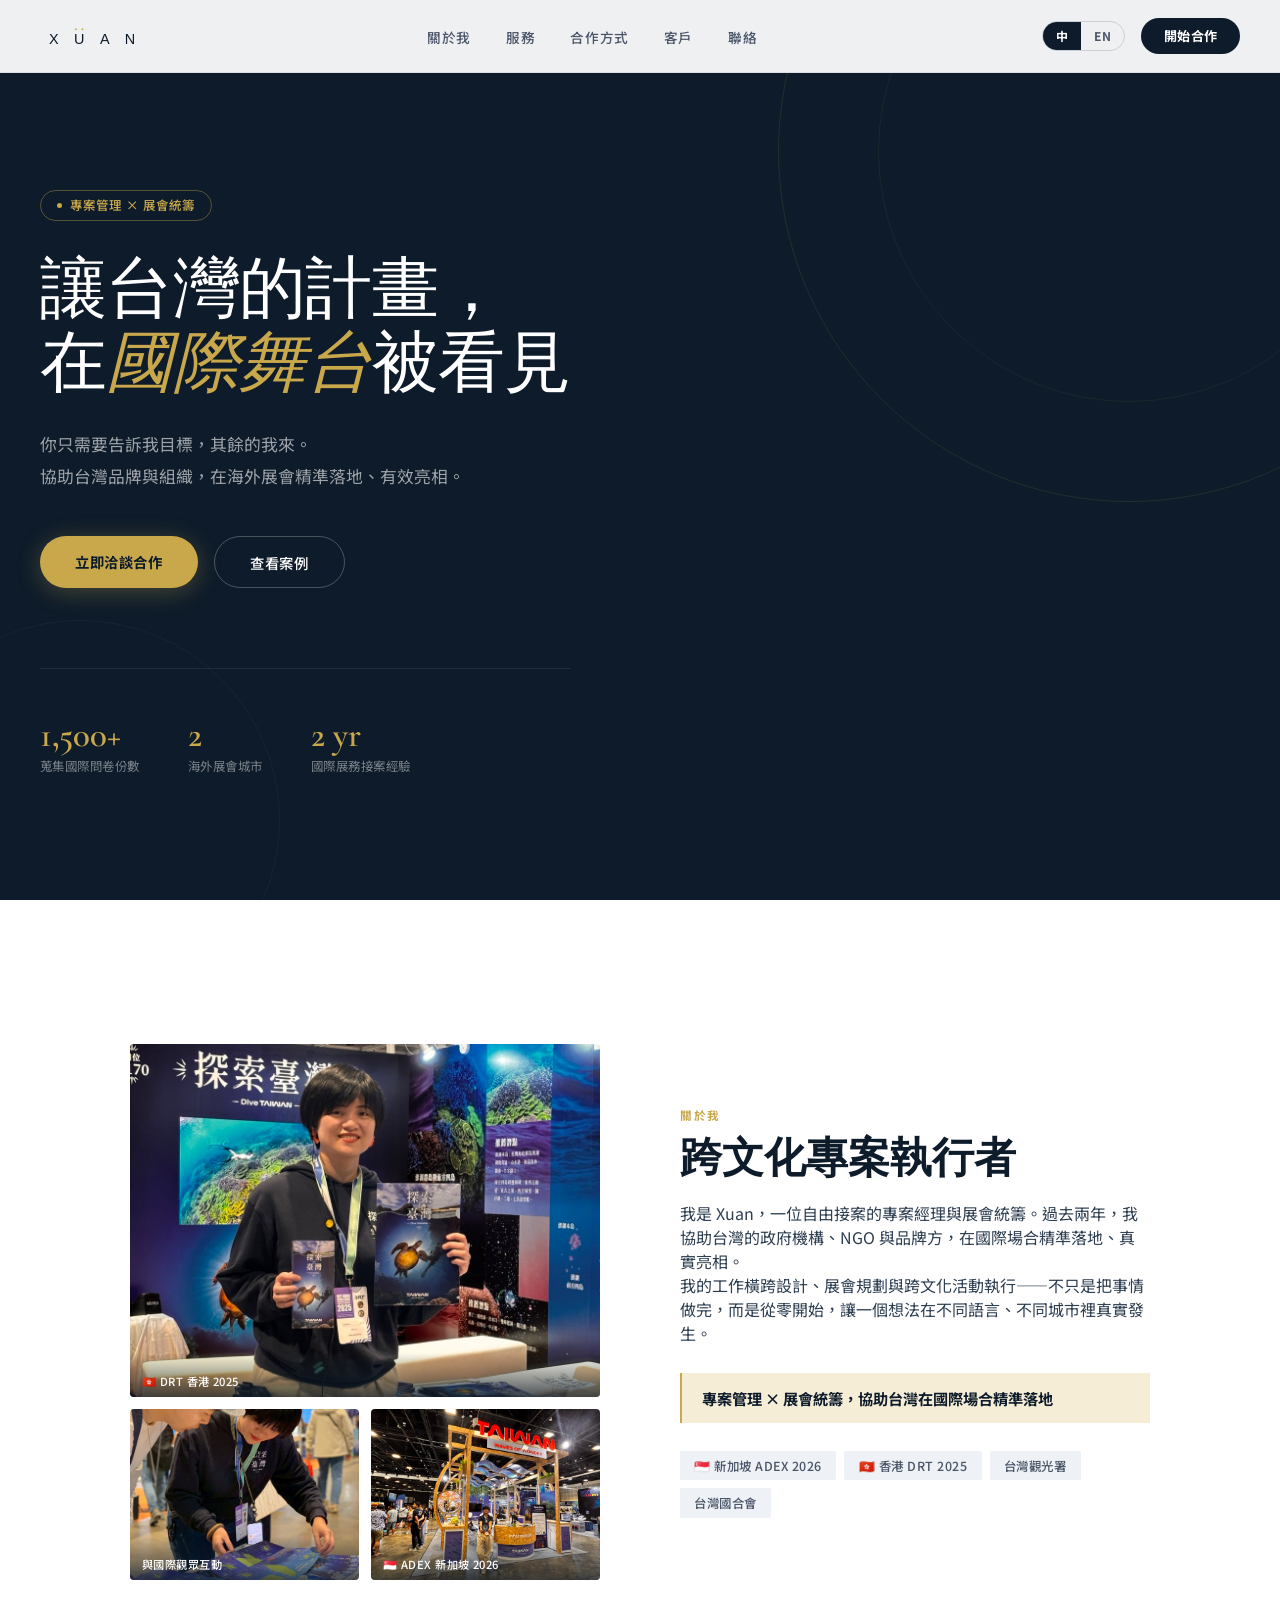
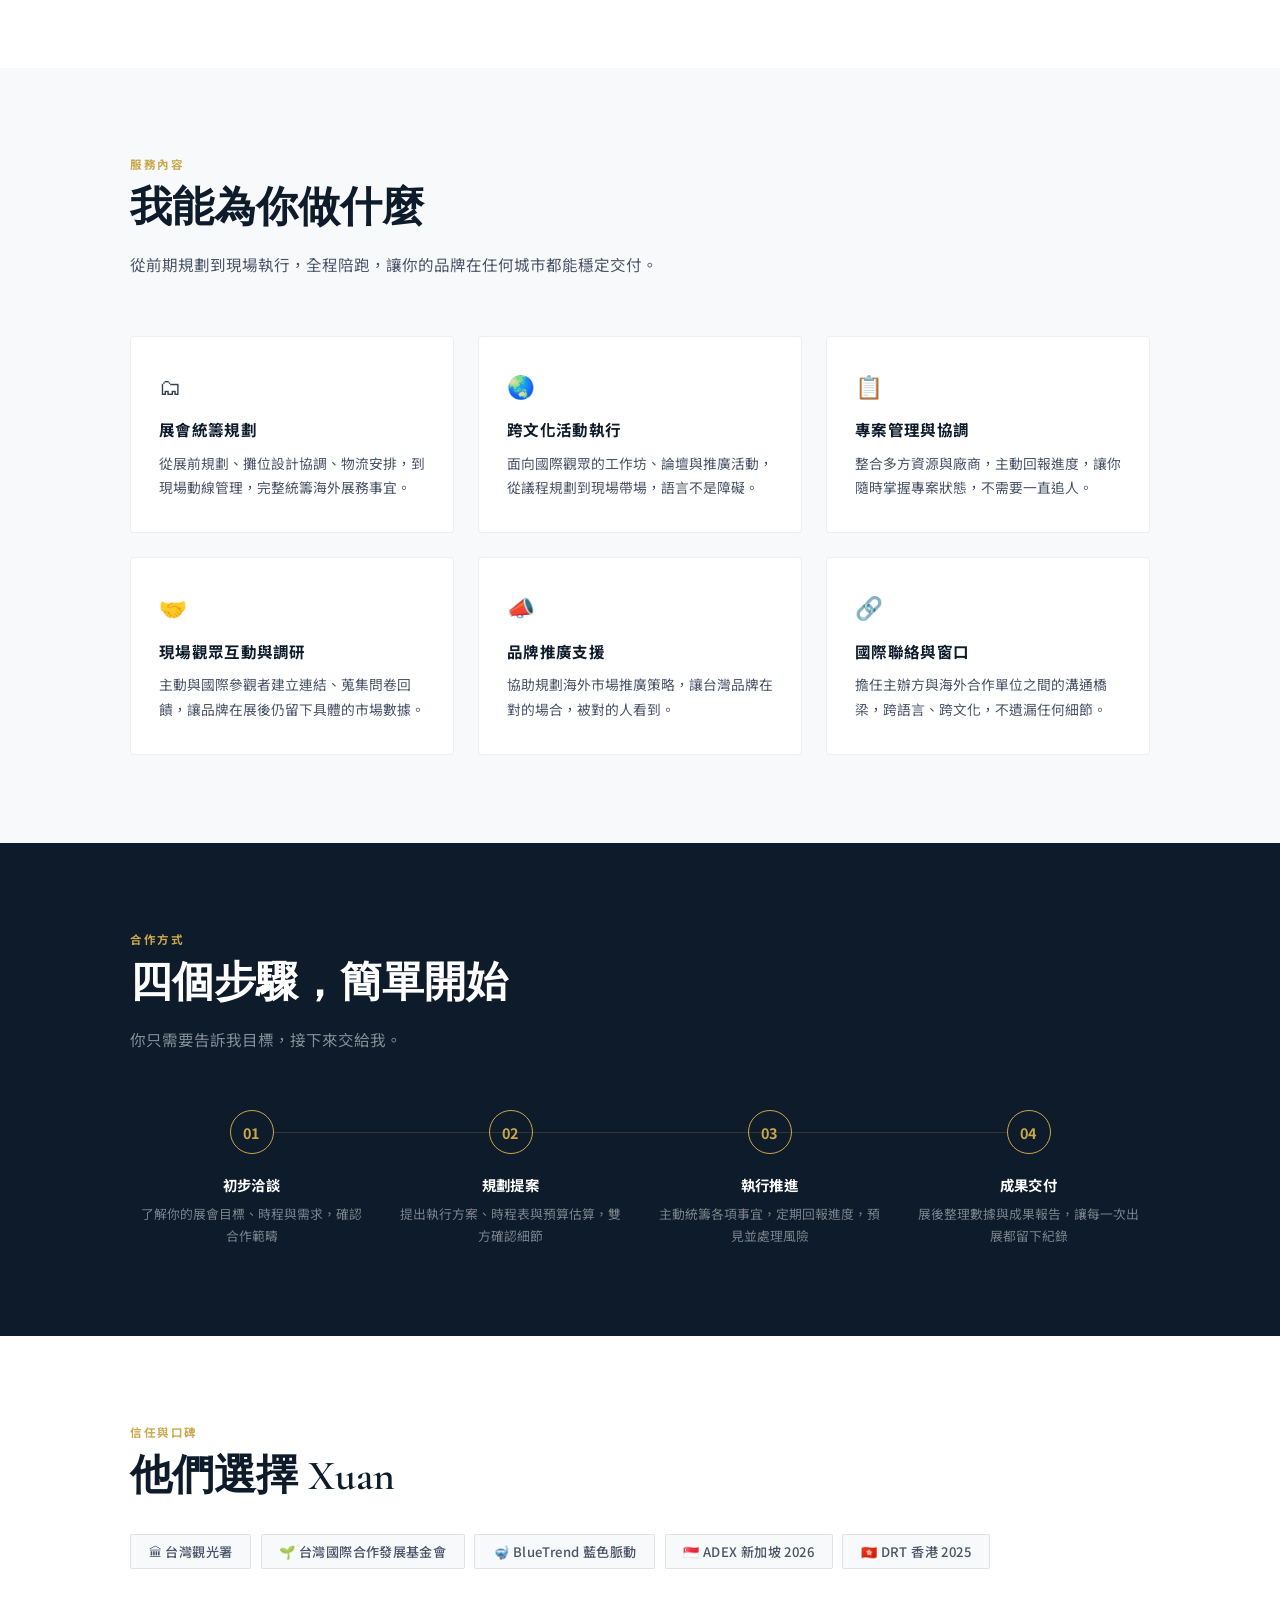
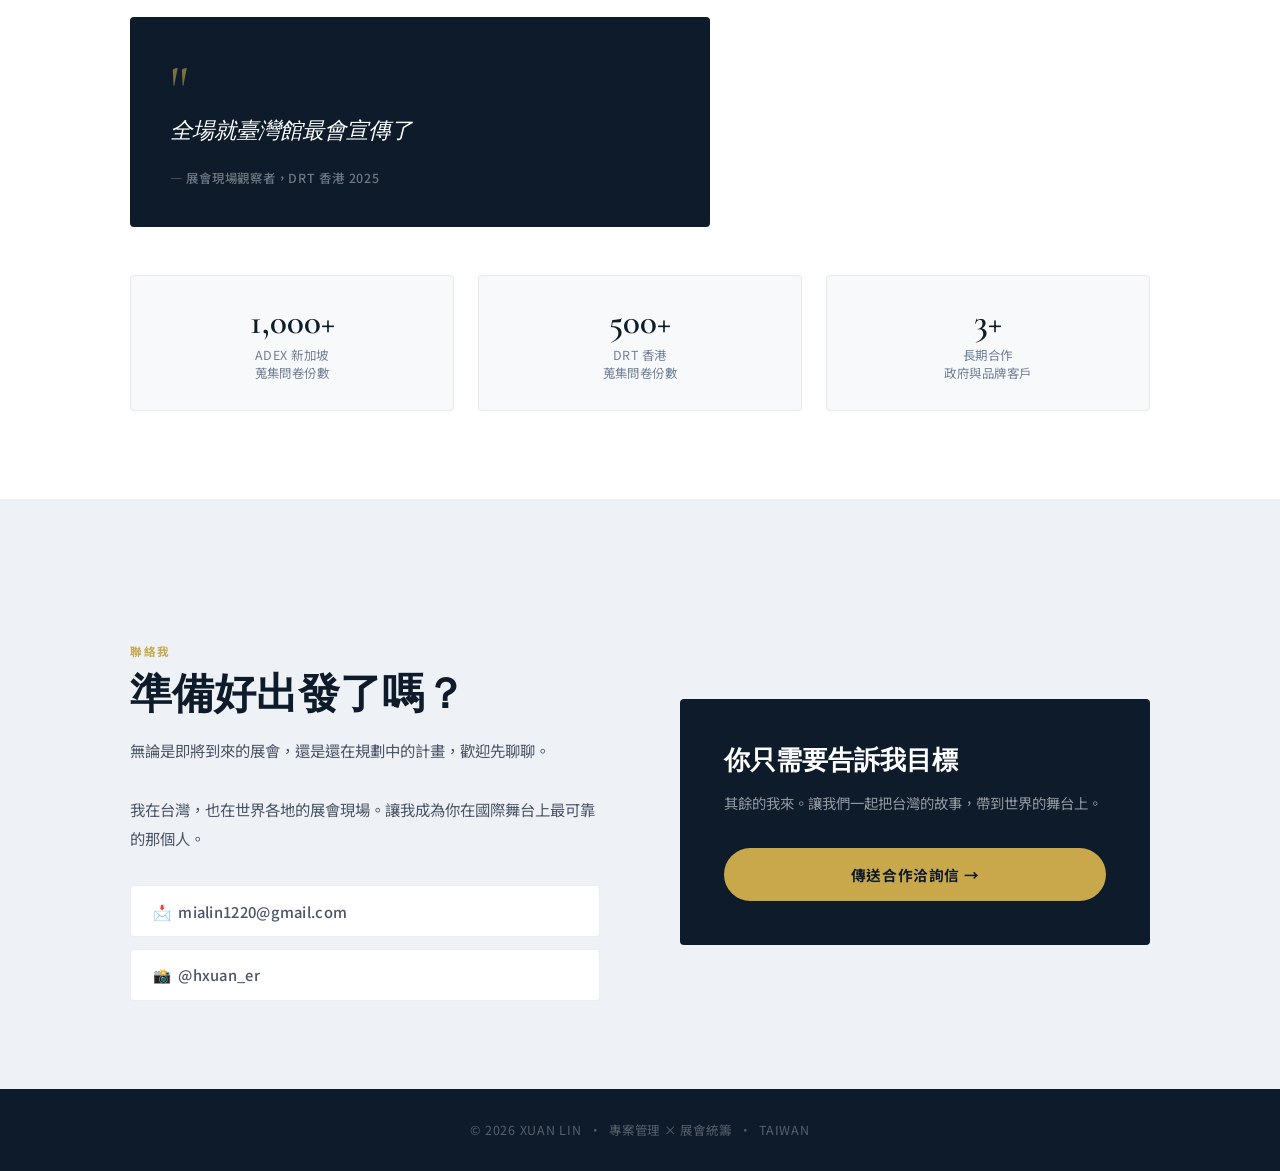
==== index.html @ 41acd781 "Change 檔名" ====
<!DOCTYPE html>
<html lang="zh-TW">
<head>
<meta charset="UTF-8">
<meta name="viewport" content="width=device-width, initial-scale=1.0">
<title>Xuan Lin｜國際展務專案經理</title>
<link rel="preconnect" href="https://fonts.googleapis.com">
<link rel="preconnect" href="https://fonts.gstatic.com" crossorigin>
<link href="https://fonts.googleapis.com/css2?family=Noto+Sans+TC:wght@300;400;500;700;900&family=Cormorant+Garamond:ital,wght@0,300;0,600;1,300&display=swap" rel="stylesheet">
<style>
:root {
  --navy: #0D1B2A;
  --navy-mid: #1A2D42;
  --navy-light: #2C3E50;
  --gold: #C9A84C;
  --gold-light: #E2C97E;
  --gold-pale: #F5EDD6;
  --bg: #F8F9FB;
  --bg2: #EEF1F5;
  --white: #FFFFFF;
  --text: #2C3E50;
  --text-mid: #4A5568;
  --text-light: #718096;
}
* { margin:0; padding:0; box-sizing:border-box; }
html { scroll-behavior:smooth; }
body { font-family:'Noto Sans TC',sans-serif; background:var(--bg); color:var(--text); overflow-x:hidden; }

/* NAV */
nav {
  position:fixed; top:0; left:0; right:0; z-index:100;
  display:flex; align-items:center; justify-content:space-between;
  padding:1.1rem 2.5rem;
  background:rgba(248,249,251,0.96);
  backdrop-filter:blur(16px);
  border-bottom:1px solid rgba(13,27,42,0.08);
  transition:box-shadow 0.3s;
}
nav.scrolled { box-shadow:0 2px 24px rgba(13,27,42,0.08); }
.nav-logo img { height:30px; display:block; }
.nav-links { display:flex; gap:2.2rem; list-style:none; }
.nav-links a { text-decoration:none; font-size:0.85rem; font-weight:500; color:var(--text-mid); letter-spacing:0.04em; transition:color 0.2s; }
.nav-links a:hover { color:var(--navy); }
.nav-cta {
  background:var(--navy); color:white; border:none;
  padding:0.55rem 1.4rem; border-radius:999px;
  font-family:'Noto Sans TC',sans-serif;
  font-size:0.82rem; font-weight:700; cursor:pointer;
  transition:all 0.2s; text-decoration:none; letter-spacing:0.04em;
}
.nav-cta:hover { background:var(--navy-mid); transform:translateY(-1px); }
.hamburger { display:none; flex-direction:column; gap:5px; cursor:pointer; background:none; border:none; padding:4px; }
.hamburger span { display:block; width:22px; height:1.5px; background:var(--navy); border-radius:2px; transition:all 0.3s; }
.mobile-menu {
  display:none; position:fixed; top:64px; left:0; right:0;
  background:var(--white); padding:1.5rem 2rem;
  border-bottom:1px solid rgba(13,27,42,0.08); z-index:99;
  flex-direction:column; gap:1rem;
}
.mobile-menu.open { display:flex; }
.mobile-menu a { color:var(--text-mid); text-decoration:none; font-weight:500; font-size:1rem; padding:0.5rem 0; border-bottom:1px solid var(--bg2); }

/* HERO */
#hero {
  min-height:100vh; display:flex; align-items:center;
  padding:8rem 2.5rem 4rem;
  position:relative; overflow:hidden;
  background:var(--navy);
}
.hero-bg-lines {
  position:absolute; inset:0; z-index:0; overflow:hidden;
}
.hero-bg-lines::before {
  content:'';
  position:absolute; right:-200px; top:-200px;
  width:700px; height:700px; border-radius:50%;
  border:1px solid rgba(201,168,76,0.12);
}
.hero-bg-lines::after {
  content:'';
  position:absolute; right:-100px; top:-100px;
  width:500px; height:500px; border-radius:50%;
  border:1px solid rgba(201,168,76,0.08);
}
.hero-deco-circle {
  position:absolute; left:-120px; bottom:-120px;
  width:400px; height:400px; border-radius:50%;
  border:1px solid rgba(255,255,255,0.04);
}
.hero-content { position:relative; z-index:1; max-width:700px; }
.hero-badge {
  display:inline-flex; align-items:center; gap:0.5rem;
  border:1px solid rgba(201,168,76,0.4); color:var(--gold);
  padding:0.35rem 1rem; border-radius:999px;
  font-size:0.78rem; font-weight:500; letter-spacing:0.08em;
  margin-bottom:2rem;
  animation:fadeUp 0.6s ease both;
}
.hero-badge::before {
  content:''; width:5px; height:5px;
  background:var(--gold); border-radius:50%;
  animation:pulse 2s infinite;
}
@keyframes pulse { 0%,100%{opacity:1;transform:scale(1)} 50%{opacity:0.4;transform:scale(1.5)} }
h1 {
  font-family:'Cormorant Garamond',serif;
  font-weight:300; font-size:clamp(2.8rem,5.5vw,4.2rem);
  line-height:1.1; letter-spacing:-0.01em;
  color:var(--white); margin-bottom:1.75rem;
  animation:fadeUp 0.6s 0.1s ease both;
}
h1 em {
  font-style:italic; color:var(--gold);
}
.hero-sub {
  font-size:clamp(0.95rem,1.8vw,1.05rem);
  color:rgba(255,255,255,0.6); line-height:1.9;
  margin-bottom:2.75rem; max-width:520px;
  animation:fadeUp 0.6s 0.2s ease both;
}
.hero-btns {
  display:flex; gap:1rem; flex-wrap:wrap;
  animation:fadeUp 0.6s 0.3s ease both;
}
.btn-primary {
  background:var(--gold); color:var(--navy);
  padding:0.9rem 2.2rem; border-radius:999px;
  font-weight:700; font-size:0.9rem;
  text-decoration:none; transition:all 0.2s; letter-spacing:0.04em;
  box-shadow:0 4px 24px rgba(201,168,76,0.3);
}
.btn-primary:hover { background:var(--gold-light); transform:translateY(-2px); }
.btn-secondary {
  border:1px solid rgba(255,255,255,0.25); color:white;
  padding:0.9rem 2.2rem; border-radius:999px;
  font-weight:500; font-size:0.9rem;
  text-decoration:none; transition:all 0.2s; letter-spacing:0.04em;
}
.btn-secondary:hover { border-color:rgba(255,255,255,0.5); background:rgba(255,255,255,0.06); }
.hero-stats {
  display:flex; gap:3rem; margin-top:5rem; flex-wrap:wrap;
  animation:fadeUp 0.6s 0.4s ease both;
  padding-top:3rem; border-top:1px solid rgba(255,255,255,0.08);
}
.stat-num { font-family:'Cormorant Garamond',serif; font-weight:600; font-size:2.2rem; color:var(--gold); line-height:1; }
.stat-label { font-size:0.78rem; color:rgba(255,255,255,0.45); margin-top:0.3rem; letter-spacing:0.04em; }
@keyframes fadeUp { from{opacity:0;transform:translateY(20px)} to{opacity:1;transform:translateY(0)} }

/* SECTIONS */
section { padding:5.5rem 2.5rem; }
.container { max-width:1020px; margin:0 auto; }
.section-label { font-size:0.72rem; font-weight:700; letter-spacing:0.14em; text-transform:uppercase; color:var(--gold); margin-bottom:0.75rem; }
.section-title { font-family:'Cormorant Garamond',serif; font-weight:600; font-size:clamp(1.8rem,3.5vw,2.6rem); color:var(--navy); line-height:1.2; margin-bottom:1rem; }
.section-desc { font-size:0.97rem; color:var(--text-mid); line-height:1.9; max-width:560px; }

/* ABOUT */
#about { background:var(--white); }
.about-grid { display:grid; grid-template-columns:1fr 1fr; gap:5rem; align-items:center; margin-top:3.5rem; }
.photo-stack { display:flex; flex-direction:column; gap:0.75rem; }
.photo-main { border-radius:4px; overflow:hidden; aspect-ratio:4/3; position:relative; }
.photo-main img { width:100%; height:100%; object-fit:cover; display:block; transition:transform 0.5s; }
.photo-main:hover img { transform:scale(1.03); }
.photo-row { display:grid; grid-template-columns:1fr 1fr; gap:0.75rem; }
.photo-thumb { border-radius:4px; overflow:hidden; aspect-ratio:4/3; position:relative; cursor:pointer; }
.photo-thumb img { width:100%; height:100%; object-fit:cover; display:block; transition:transform 0.4s; }
.photo-thumb:hover img { transform:scale(1.05); }
.photo-caption { position:absolute; bottom:0; left:0; right:0; background:linear-gradient(transparent,rgba(13,27,42,0.75)); color:white; font-size:0.7rem; font-weight:500; padding:1.2rem 0.75rem 0.5rem; letter-spacing:0.04em; }
.about-text p { color:var(--text-mid); line-height:1.9; margin-bottom:1rem; font-size:0.96rem; }
.about-highlight { border-left:2px solid var(--gold); padding:0.9rem 1.25rem; margin:1.75rem 0; font-weight:700; color:var(--navy); font-size:0.95rem; background:var(--gold-pale); }
.about-tags { display:flex; flex-wrap:wrap; gap:0.5rem; margin-top:1.5rem; }
.tag { background:var(--bg2); color:var(--text-mid); padding:0.35rem 0.9rem; border-radius:2px; font-size:0.78rem; font-weight:500; letter-spacing:0.04em; }

/* SERVICE */
#service { background:var(--bg); }
.service-grid { display:grid; grid-template-columns:repeat(3,1fr); gap:1.5rem; margin-top:3.5rem; }
.service-card { background:var(--white); border-radius:4px; padding:2rem 1.75rem; border:1px solid rgba(13,27,42,0.07); transition:all 0.3s; position:relative; overflow:hidden; }
.service-card::after { content:''; position:absolute; top:0; left:0; right:0; height:2px; background:var(--gold); transform:scaleX(0); transform-origin:left; transition:transform 0.3s; }
.service-card:hover { transform:translateY(-5px); box-shadow:0 16px 40px rgba(13,27,42,0.08); }
.service-card:hover::after { transform:scaleX(1); }
.service-icon { font-size:1.4rem; margin-bottom:1.1rem; }
.service-card h3 { font-weight:700; font-size:0.97rem; margin-bottom:0.65rem; color:var(--navy); letter-spacing:0.02em; }
.service-card p { font-size:0.86rem; color:var(--text-mid); line-height:1.8; }

/* PROCESS */
#process { background:var(--navy); color:white; }
#process .section-title { color:white; }
#process .section-desc { color:rgba(255,255,255,0.5); }
.process-steps { display:grid; grid-template-columns:repeat(4,1fr); gap:1rem; margin-top:3.5rem; position:relative; }
.process-steps::before { content:''; position:absolute; top:22px; left:calc(12.5% + 16px); right:calc(12.5% + 16px); height:1px; background:rgba(201,168,76,0.2); z-index:0; }
.step { position:relative; z-index:1; text-align:center; padding:0 0.5rem; }
.step-num { width:44px; height:44px; border-radius:50%; background:transparent; border:1px solid var(--gold); color:var(--gold); font-weight:700; font-size:0.9rem; display:flex; align-items:center; justify-content:center; margin:0 auto 1.25rem; letter-spacing:0.05em; }
.step h4 { font-weight:700; font-size:0.9rem; margin-bottom:0.5rem; color:white; letter-spacing:0.03em; }
.step p { font-size:0.8rem; color:rgba(255,255,255,0.45); line-height:1.75; }

/* TRUST */
#trust { background:var(--white); }
.clients-row { display:flex; flex-wrap:wrap; gap:0.6rem; margin:2rem 0 3rem; }
.client-chip { background:var(--bg); border:1px solid rgba(13,27,42,0.1); color:var(--text-mid); padding:0.45rem 1.1rem; border-radius:2px; font-size:0.82rem; font-weight:500; letter-spacing:0.03em; }
.testimonial-card { background:var(--navy); border-radius:4px; padding:2.5rem; max-width:580px; }
.quote-mark { font-family:'Cormorant Garamond',serif; font-size:4rem; color:var(--gold); line-height:1; margin-bottom:-0.5rem; display:block; opacity:0.6; }
.testimonial-text { font-family:'Cormorant Garamond',serif; font-size:1.4rem; font-weight:300; color:white; line-height:1.6; margin-bottom:1.25rem; font-style:italic; }
.testimonial-source { font-size:0.78rem; color:rgba(255,255,255,0.4); font-weight:500; letter-spacing:0.06em; }
.trust-nums { display:grid; grid-template-columns:repeat(3,1fr); gap:1.5rem; margin-top:3rem; }
.trust-num-card { background:var(--bg); border-radius:4px; padding:1.75rem; text-align:center; border:1px solid rgba(13,27,42,0.07); }
.trust-num-val { font-family:'Cormorant Garamond',serif; font-weight:600; font-size:2.2rem; color:var(--navy); line-height:1; }
.trust-num-label { font-size:0.78rem; color:var(--text-light); margin-top:0.4rem; letter-spacing:0.04em; }

/* CONTACT */
#contact { background:var(--bg2); }
.contact-grid { display:grid; grid-template-columns:1fr 1fr; gap:5rem; align-items:center; margin-top:3.5rem; }
.contact-desc { color:var(--text-mid); line-height:1.9; font-size:0.96rem; }
.contact-links { display:flex; flex-direction:column; gap:0.75rem; margin-top:2rem; }
.contact-link { display:flex; align-items:center; gap:0.75rem; color:var(--text-mid); text-decoration:none; font-weight:500; font-size:0.92rem; background:var(--white); padding:0.9rem 1.4rem; border-radius:4px; border:1px solid rgba(13,27,42,0.08); transition:all 0.2s; letter-spacing:0.02em; }
.contact-link:hover { border-color:var(--gold); color:var(--navy); }
.contact-cta-box { background:var(--navy); border-radius:4px; padding:2.75rem; }
.contact-cta-box h3 { font-family:'Cormorant Garamond',serif; font-weight:600; font-size:1.6rem; color:white; margin-bottom:0.75rem; }
.contact-cta-box p { color:rgba(255,255,255,0.55); font-size:0.9rem; line-height:1.8; margin-bottom:2rem; }
.contact-cta-box a { display:block; text-align:center; background:var(--gold); color:var(--navy); padding:1rem; border-radius:999px; font-weight:700; text-decoration:none; transition:all 0.2s; font-size:0.92rem; letter-spacing:0.04em; }
.contact-cta-box a:hover { background:var(--gold-light); }

footer { background:var(--navy); color:rgba(255,255,255,0.3); text-align:center; padding:2rem; font-size:0.78rem; letter-spacing:0.06em; }

/* REVEAL */
.reveal { opacity:0; transform:translateY(24px); transition:all 0.65s ease; }
.reveal.visible { opacity:1; transform:translateY(0); }

/* RESPONSIVE */
@media (max-width:768px) {
  nav { padding:1rem 1.25rem; }
  .nav-links,.nav-cta { display:none; }
  .hamburger { display:flex; }
  #hero { padding:6.5rem 1.25rem 3rem; }
  .hero-stats { gap:2rem; }
  .about-grid { grid-template-columns:1fr; gap:2.5rem; }
  .service-grid { grid-template-columns:1fr; }
  .process-steps { grid-template-columns:1fr 1fr; gap:2rem; }
  .process-steps::before { display:none; }
  .trust-nums { grid-template-columns:1fr 1fr; }
  .contact-grid { grid-template-columns:1fr; gap:2.5rem; }
  section { padding:3.5rem 1.25rem; }
}
</style>
</head>
<body>

<nav id="navbar">
  <a href="#hero" class="nav-logo"><img src="[data-uri]" alt="Xuan Lin"/></a>
  <ul class="nav-links">
    <li><a href="#about">關於我</a></li>
    <li><a href="#service">服務</a></li>
    <li><a href="#process">合作方式</a></li>
    <li><a href="#trust">客戶</a></li>
    <li><a href="#contact">聯絡</a></li>
  </ul>
  <div style="display:flex;align-items:center;gap:1rem;">
    <div style="display:flex;align-items:center;border:1px solid rgba(13,27,42,0.15);border-radius:999px;overflow:hidden;font-size:0.75rem;font-weight:700;letter-spacing:0.06em;">
      <a href="xuan-lin.html" style="padding:0.35rem 0.8rem;text-decoration:none;background:var(--navy);color:white;">中</a>
      <a href="xuan-lin-en.html" style="padding:0.35rem 0.8rem;text-decoration:none;color:var(--text-mid);">EN</a>
    </div>
    <a href="mailto:mialin1220@gmail.com" class="nav-cta">開始合作</a>
  </div>
  <button class="hamburger" id="hamburger" aria-label="選單">
    <span></span><span></span><span></span>
  </button>
</nav>

<div class="mobile-menu" id="mobileMenu">
  <a href="#about" onclick="closeMobile()">關於我</a>
  <a href="#service" onclick="closeMobile()">服務</a>
  <a href="#process" onclick="closeMobile()">合作方式</a>
  <a href="#trust" onclick="closeMobile()">客戶</a>
  <a href="#contact" onclick="closeMobile()">聯絡</a>
  <a href="mailto:mialin1220@gmail.com" style="color:var(--gold)!important">開始合作 →</a>
</div>

<!-- HERO -->
<section id="hero">
  <div class="hero-bg-lines"></div>
  <div class="hero-deco-circle"></div>
  <div class="hero-content">
    <div class="hero-badge">專案管理 × 展會統籌</div>
    <h1>讓台灣的計畫，<br>在<em>國際舞台</em>被看見</h1>
    <p class="hero-sub">你只需要告訴我目標，其餘的我來。<br>協助台灣品牌與組織，在海外展會精準落地、有效亮相。</p>
    <div class="hero-btns">
      <a href="#contact" class="btn-primary">立即洽談合作</a>
      <a href="cases.html" class="btn-secondary">查看案例</a>
    </div>
    <div class="hero-stats">
      <div>
        <div class="stat-num">1,500+</div>
        <div class="stat-label">蒐集國際問卷份數</div>
      </div>
      <div>
        <div class="stat-num">2</div>
        <div class="stat-label">海外展會城市</div>
      </div>
      <div>
        <div class="stat-num">2 yr</div>
        <div class="stat-label">國際展務接案經驗</div>
      </div>
    </div>
  </div>
</section>

<!-- ABOUT -->
<section id="about">
  <div class="container">
    <div class="about-grid">
      <div class="photo-stack reveal">
        <div class="photo-main">
          <img src="[data-uri]" alt="Xuan 在香港 DRT 展場" />
          <div class="photo-caption">🇭🇰 DRT 香港 2025</div>
        </div>
        <div class="photo-row">
          <div class="photo-thumb">
            <img src="[data-uri]" alt="與觀眾互動" />
            <div class="photo-caption">與國際觀眾互動</div>
          </div>
          <div class="photo-thumb">
            <img src="[data-uri]" alt="新加坡 ADEX 台灣館" />
            <div class="photo-caption">🇸🇬 ADEX 新加坡 2026</div>
          </div>
        </div>
      </div>
      <div class="reveal">
        <div class="section-label">關於我</div>
        <h2 class="section-title">跨文化專案執行者</h2>
        <p>我是 Xuan，一位自由接案的專案經理與展會統籌。過去兩年，我協助台灣的政府機構、NGO 與品牌方，在國際場合精準落地、真實亮相。</p>
        <p>我的工作橫跨設計、展會規劃與跨文化活動執行——不只是把事情做完，而是從零開始，讓一個想法在不同語言、不同城市裡真實發生。</p>
        <div class="about-highlight">專案管理 × 展會統籌，協助台灣在國際場合精準落地</div>
        <div class="about-tags">
          <span class="tag">🇸🇬 新加坡 ADEX 2026</span>
          <span class="tag">🇭🇰 香港 DRT 2025</span>
          <span class="tag">台灣觀光署</span>
          <span class="tag">台灣國合會</span>
        </div>
      </div>
    </div>
  </div>
</section>

<!-- SERVICE -->
<section id="service">
  <div class="container">
    <div class="reveal">
      <div class="section-label">服務內容</div>
      <h2 class="section-title">我能為你做什麼</h2>
      <p class="section-desc">從前期規劃到現場執行，全程陪跑，讓你的品牌在任何城市都能穩定交付。</p>
    </div>
    <div class="service-grid">
      <div class="service-card reveal">
        <div class="service-icon">🗂</div>
        <h3>展會統籌規劃</h3>
        <p>從展前規劃、攤位設計協調、物流安排，到現場動線管理，完整統籌海外展務事宜。</p>
      </div>
      <div class="service-card reveal">
        <div class="service-icon">🌏</div>
        <h3>跨文化活動執行</h3>
        <p>面向國際觀眾的工作坊、論壇與推廣活動，從議程規劃到現場帶場，語言不是障礙。</p>
      </div>
      <div class="service-card reveal">
        <div class="service-icon">📋</div>
        <h3>專案管理與協調</h3>
        <p>整合多方資源與廠商，主動回報進度，讓你隨時掌握專案狀態，不需要一直追人。</p>
      </div>
      <div class="service-card reveal">
        <div class="service-icon">🤝</div>
        <h3>現場觀眾互動與調研</h3>
        <p>主動與國際參觀者建立連結、蒐集問卷回饋，讓品牌在展後仍留下具體的市場數據。</p>
      </div>
      <div class="service-card reveal">
        <div class="service-icon">📣</div>
        <h3>品牌推廣支援</h3>
        <p>協助規劃海外市場推廣策略，讓台灣品牌在對的場合，被對的人看到。</p>
      </div>
      <div class="service-card reveal">
        <div class="service-icon">🔗</div>
        <h3>國際聯絡與窗口</h3>
        <p>擔任主辦方與海外合作單位之間的溝通橋梁，跨語言、跨文化，不遺漏任何細節。</p>
      </div>
    </div>
  </div>
</section>

<!-- PROCESS -->
<section id="process">
  <div class="container">
    <div class="reveal">
      <div class="section-label">合作方式</div>
      <h2 class="section-title">四個步驟，簡單開始</h2>
      <p class="section-desc">你只需要告訴我目標，接下來交給我。</p>
    </div>
    <div class="process-steps">
      <div class="step reveal">
        <div class="step-num">01</div>
        <h4>初步洽談</h4>
        <p>了解你的展會目標、時程與需求，確認合作範疇</p>
      </div>
      <div class="step reveal">
        <div class="step-num">02</div>
        <h4>規劃提案</h4>
        <p>提出執行方案、時程表與預算估算，雙方確認細節</p>
      </div>
      <div class="step reveal">
        <div class="step-num">03</div>
        <h4>執行推進</h4>
        <p>主動統籌各項事宜，定期回報進度，預見並處理風險</p>
      </div>
      <div class="step reveal">
        <div class="step-num">04</div>
        <h4>成果交付</h4>
        <p>展後整理數據與成果報告，讓每一次出展都留下紀錄</p>
      </div>
    </div>
  </div>
</section>

<!-- TRUST -->
<section id="trust">
  <div class="container">
    <div class="reveal">
      <div class="section-label">信任與口碑</div>
      <h2 class="section-title">他們選擇 Xuan</h2>
    </div>
    <div class="clients-row reveal">
      <span class="client-chip">🏛 台灣觀光署</span>
      <span class="client-chip">🌱 台灣國際合作發展基金會</span>
      <span class="client-chip">🤿 BlueTrend 藍色脈動</span>
      <span class="client-chip">🇸🇬 ADEX 新加坡 2026</span>
      <span class="client-chip">🇭🇰 DRT 香港 2025</span>
    </div>
    <div class="testimonial-card reveal">
      <span class="quote-mark">"</span>
      <div class="testimonial-text">全場就臺灣館最會宣傳了</div>
      <div class="testimonial-source">— 展會現場觀察者，DRT 香港 2025</div>
    </div>
    <div class="trust-nums reveal">
      <div class="trust-num-card">
        <div class="trust-num-val">1,000+</div>
        <div class="trust-num-label">ADEX 新加坡<br>蒐集問卷份數</div>
      </div>
      <div class="trust-num-card">
        <div class="trust-num-val">500+</div>
        <div class="trust-num-label">DRT 香港<br>蒐集問卷份數</div>
      </div>
      <div class="trust-num-card">
        <div class="trust-num-val">3+</div>
        <div class="trust-num-label">長期合作<br>政府與品牌客戶</div>
      </div>
    </div>
  </div>
</section>

<!-- CONTACT -->
<section id="contact">
  <div class="container">
    <div class="contact-grid">
      <div class="reveal">
        <div class="section-label">聯絡我</div>
        <h2 class="section-title">準備好出發了嗎？</h2>
        <p class="contact-desc">無論是即將到來的展會，還是還在規劃中的計畫，歡迎先聊聊。<br><br>我在台灣，也在世界各地的展會現場。讓我成為你在國際舞台上最可靠的那個人。</p>
        <div class="contact-links">
          <a href="mailto:mialin1220@gmail.com" class="contact-link">📩 &nbsp;mialin1220@gmail.com</a>
          <a href="https://instagram.com/hxuan_er" target="_blank" class="contact-link">📸 &nbsp;@hxuan_er</a>
        </div>
      </div>
      <div class="contact-cta-box reveal">
        <h3>你只需要告訴我目標</h3>
        <p>其餘的我來。讓我們一起把台灣的故事，帶到世界的舞台上。</p>
        <a href="mailto:mialin1220@gmail.com?subject=合作洽詢｜國際展務">傳送合作洽詢信 →</a>
      </div>
    </div>
  </div>
</section>

<footer>© 2026 XUAN LIN &nbsp;·&nbsp; 專案管理 × 展會統籌 &nbsp;·&nbsp; TAIWAN</footer>

<script>
  const navbar = document.getElementById('navbar');
  window.addEventListener('scroll', () => { navbar.classList.toggle('scrolled', window.scrollY > 20); });
  const hamburger = document.getElementById('hamburger');
  const mobileMenu = document.getElementById('mobileMenu');
  hamburger.addEventListener('click', () => { mobileMenu.classList.toggle('open'); });
  function closeMobile() { mobileMenu.classList.remove('open'); }
  const reveals = document.querySelectorAll('.reveal');
  const observer = new IntersectionObserver((entries) => {
    entries.forEach((entry, i) => {
      if (entry.isIntersecting) {
        setTimeout(() => entry.target.classList.add('visible'), i * 70);
        observer.unobserve(entry.target);
      }
    });
  }, { threshold: 0.08 });
  reveals.forEach(el => observer.observe(el));
</script>
</body>
</html>
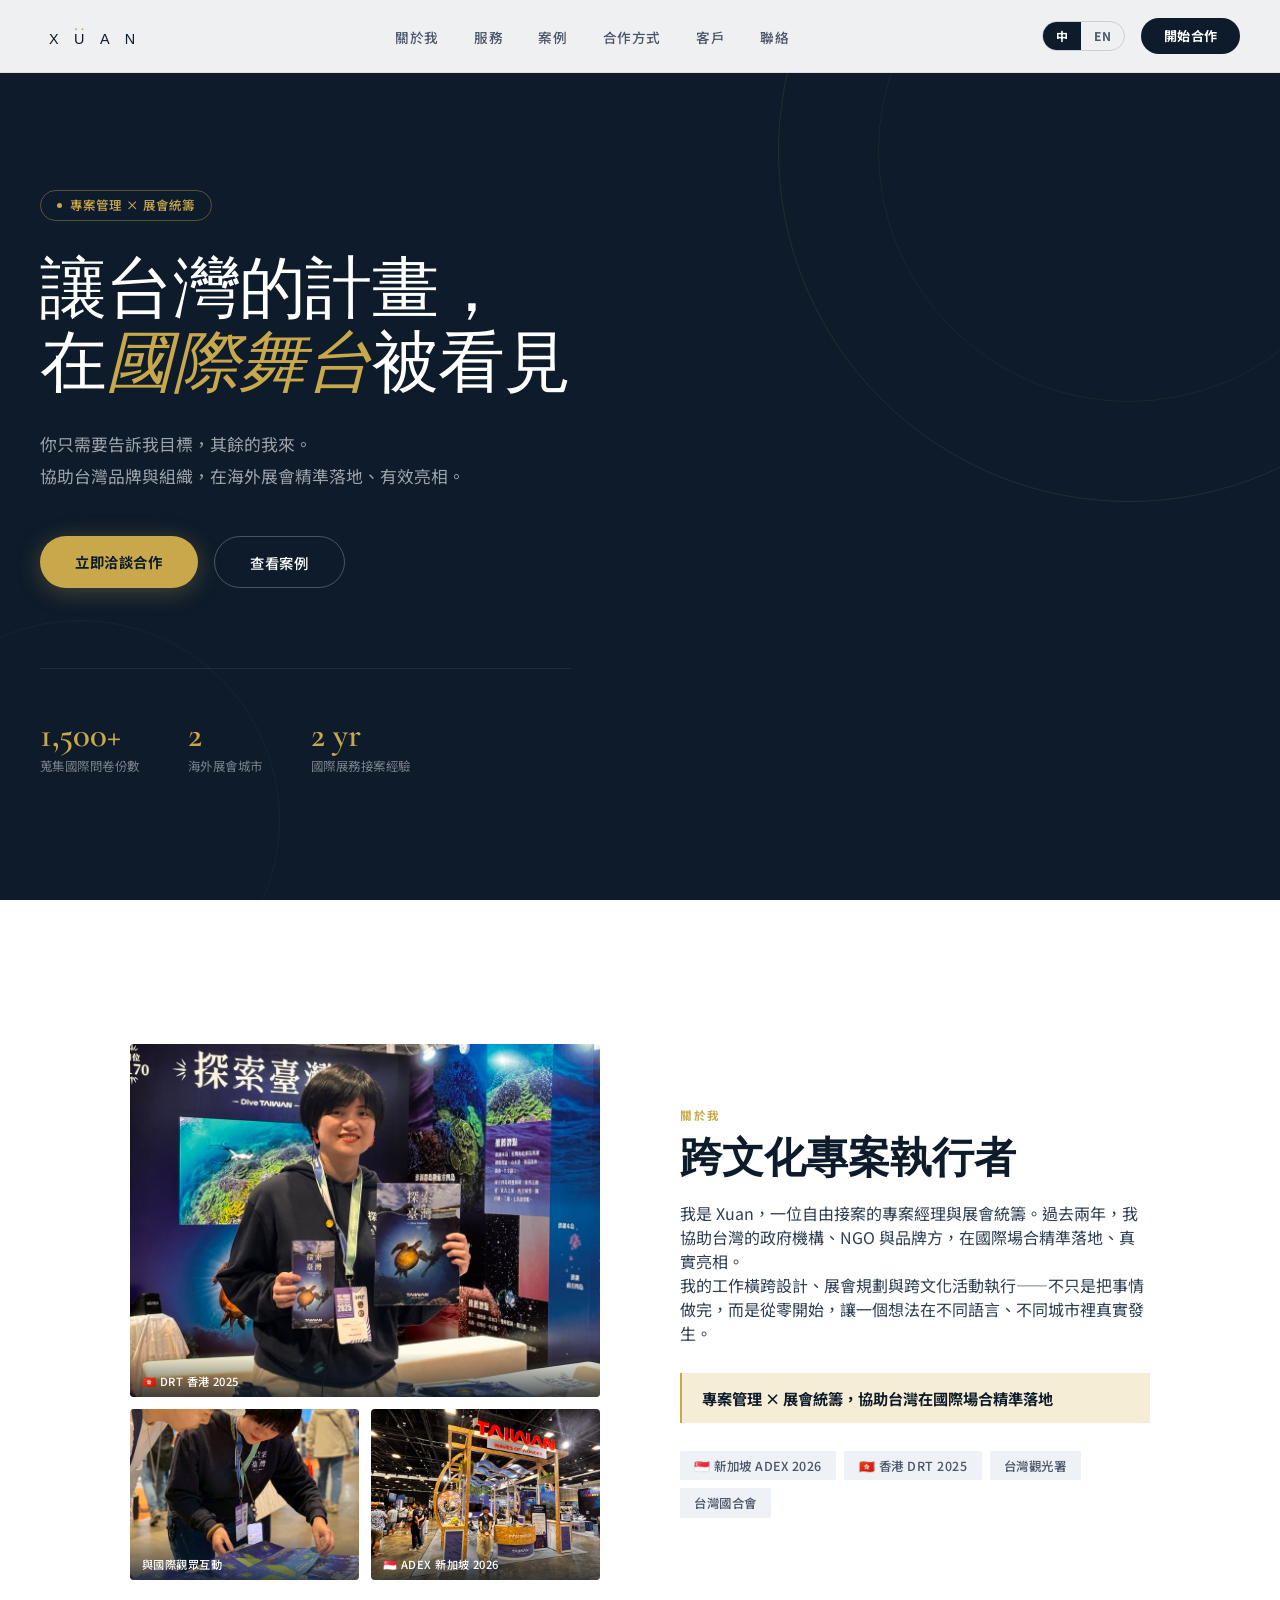
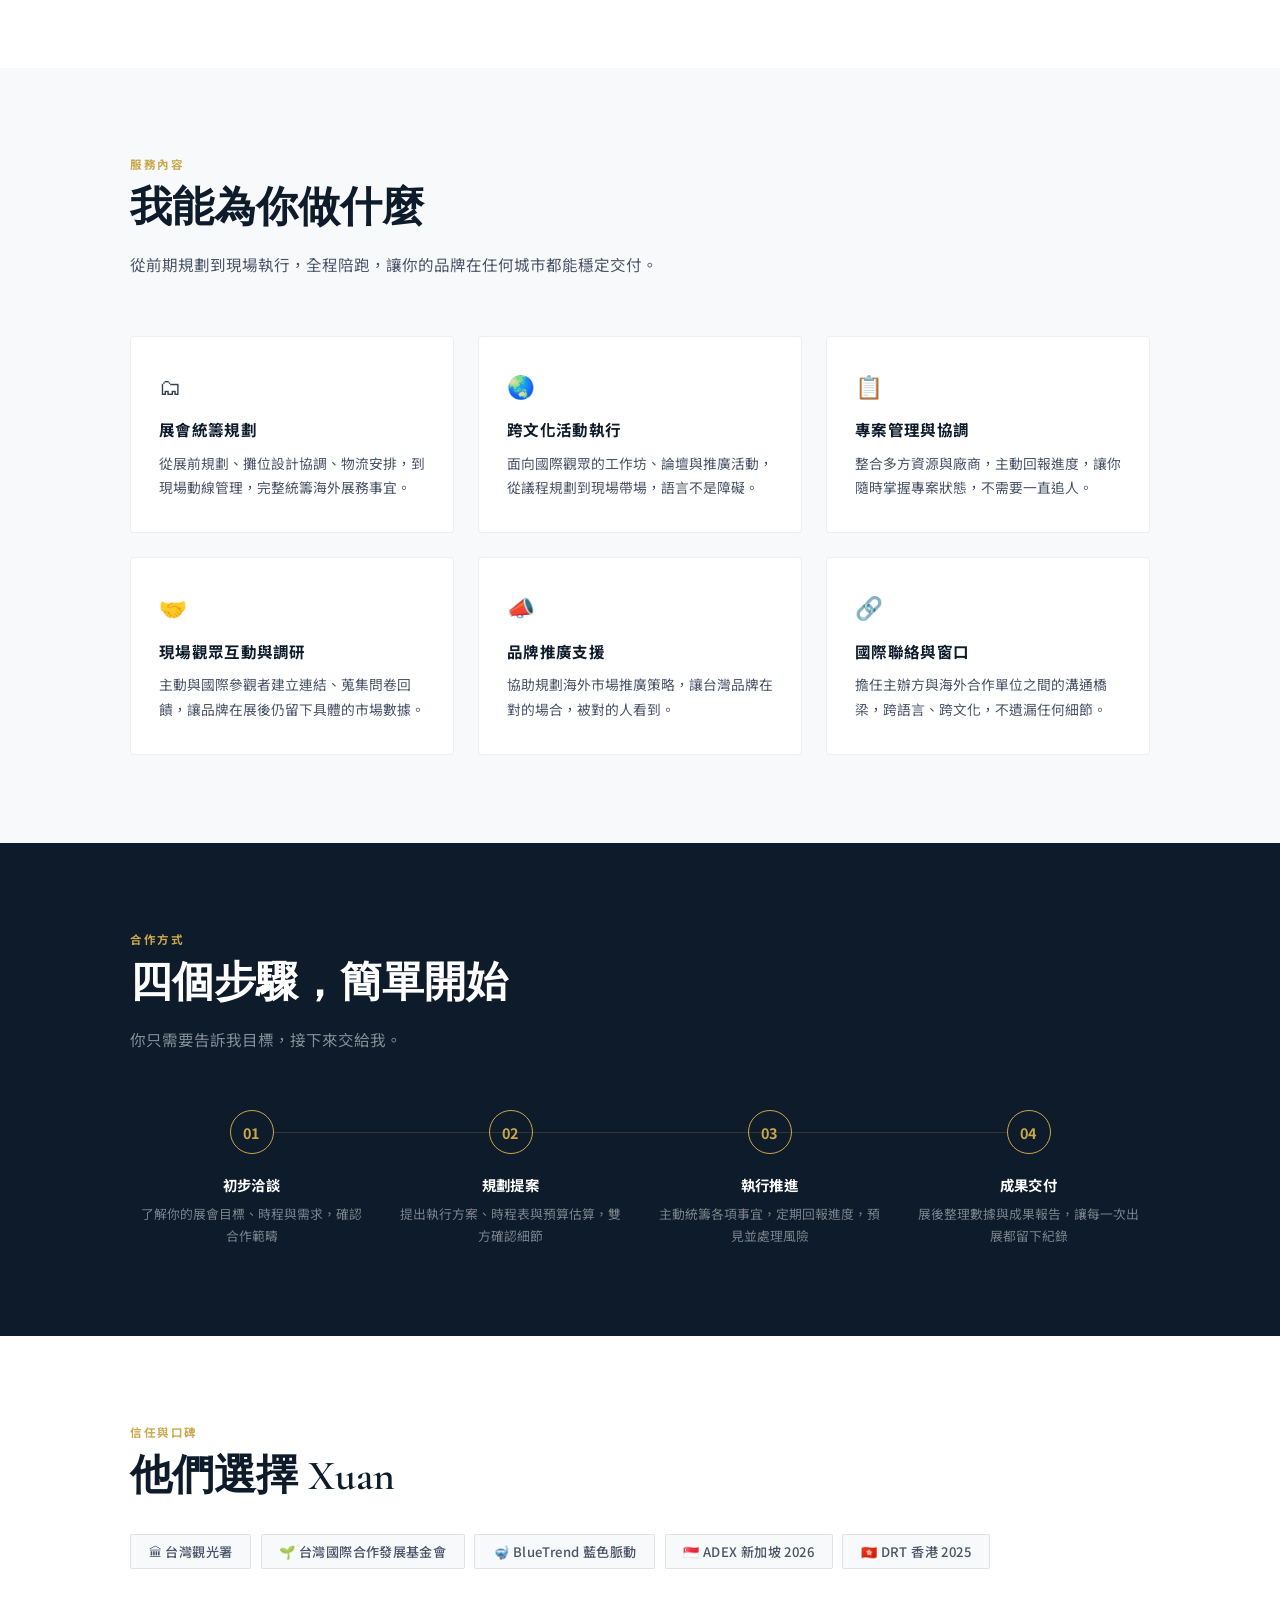
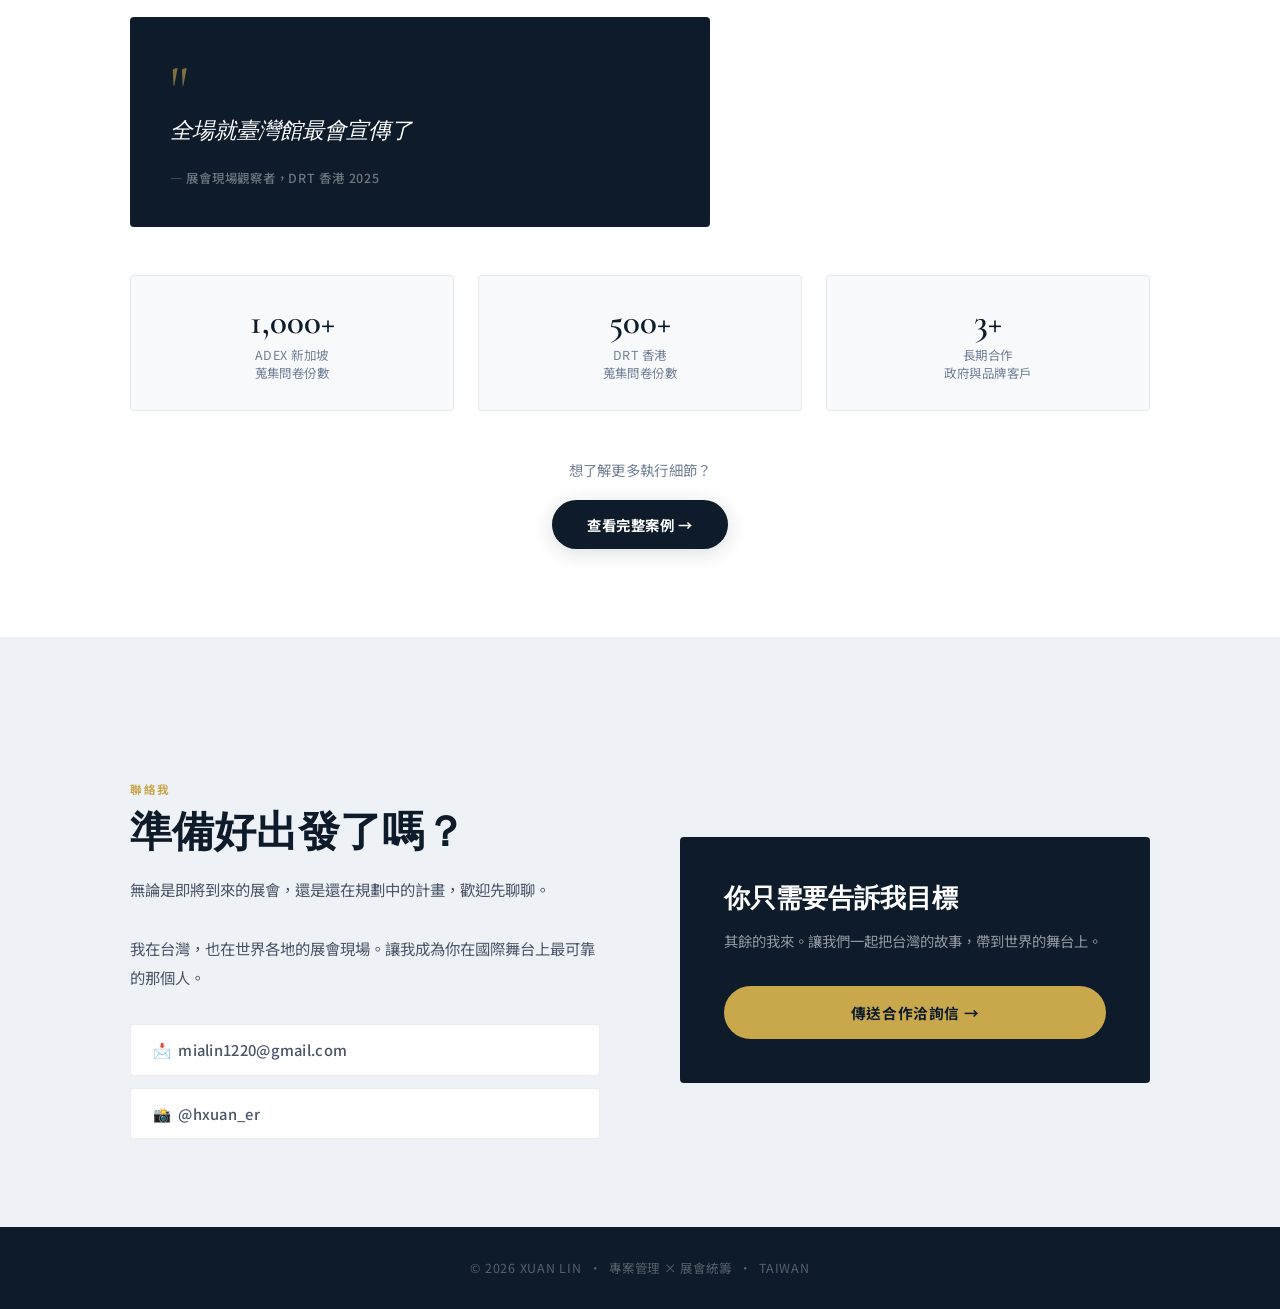
==== commit 135175c8: "connect to case" ====
--- a/index.html
+++ b/index.html
@@ -248,13 +248,14 @@
   <ul class="nav-links">
     <li><a href="#about">關於我</a></li>
     <li><a href="#service">服務</a></li>
+    <li><a href="cases.html">案例</a></li>
     <li><a href="#process">合作方式</a></li>
     <li><a href="#trust">客戶</a></li>
     <li><a href="#contact">聯絡</a></li>
   </ul>
   <div style="display:flex;align-items:center;gap:1rem;">
     <div style="display:flex;align-items:center;border:1px solid rgba(13,27,42,0.15);border-radius:999px;overflow:hidden;font-size:0.75rem;font-weight:700;letter-spacing:0.06em;">
-      <a href="xuan-lin.html" style="padding:0.35rem 0.8rem;text-decoration:none;background:var(--navy);color:white;">中</a>
+      <a href="index.html" style="padding:0.35rem 0.8rem;text-decoration:none;background:var(--navy);color:white;">中</a>
       <a href="xuan-lin-en.html" style="padding:0.35rem 0.8rem;text-decoration:none;color:var(--text-mid);">EN</a>
     </div>
     <a href="mailto:mialin1220@gmail.com" class="nav-cta">開始合作</a>
@@ -449,6 +450,10 @@
       </div>
     </div>
   </div>
+    <div style="text-align:center;margin-top:3rem;" class="reveal">
+      <p style="font-size:0.9rem;color:var(--text-light);margin-bottom:1.25rem;letter-spacing:0.02em;">想了解更多執行細節？</p>
+      <a href="cases.html" style="display:inline-flex;align-items:center;gap:0.6rem;background:var(--navy);color:white;padding:0.9rem 2.2rem;border-radius:999px;font-weight:700;font-size:0.9rem;text-decoration:none;letter-spacing:0.04em;transition:all 0.2s;box-shadow:0 4px 20px rgba(13,27,42,0.15);">查看完整案例 →</a>
+    </div>
 </section>
 
 <!-- CONTACT -->
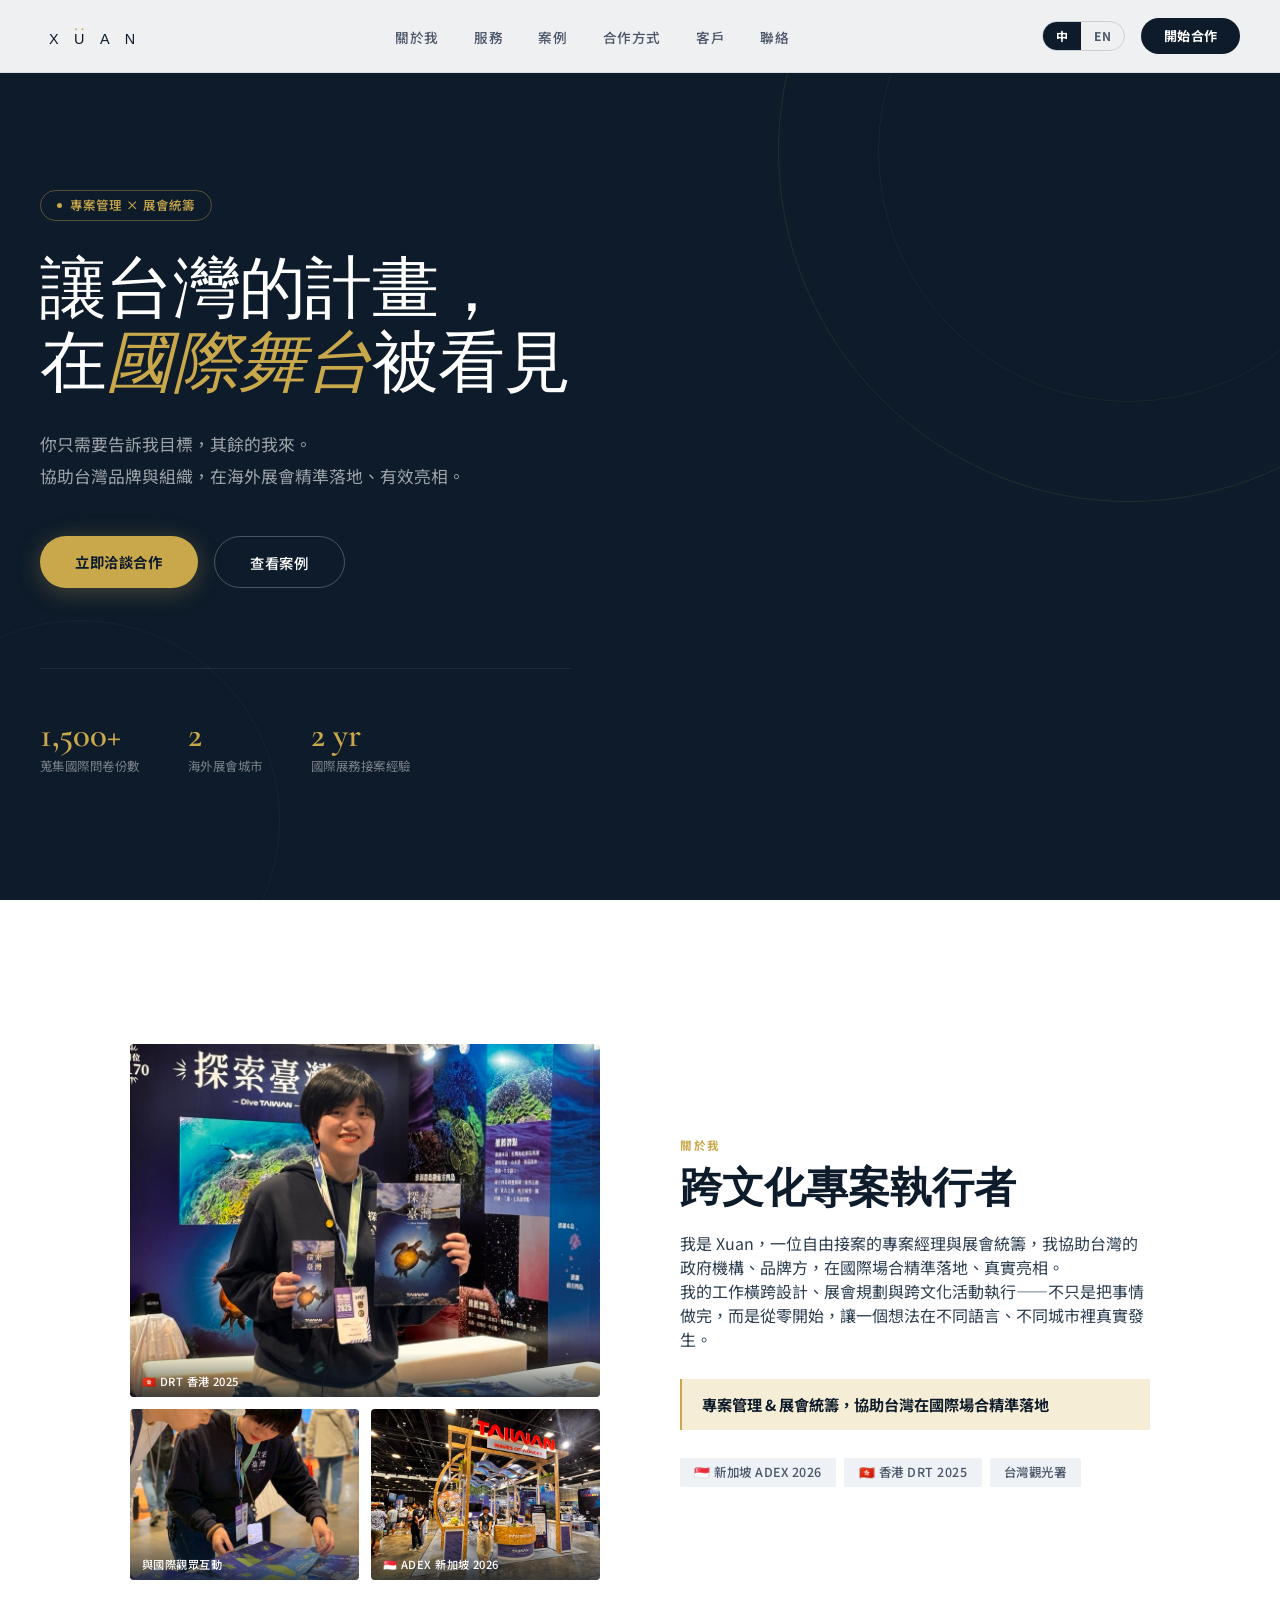
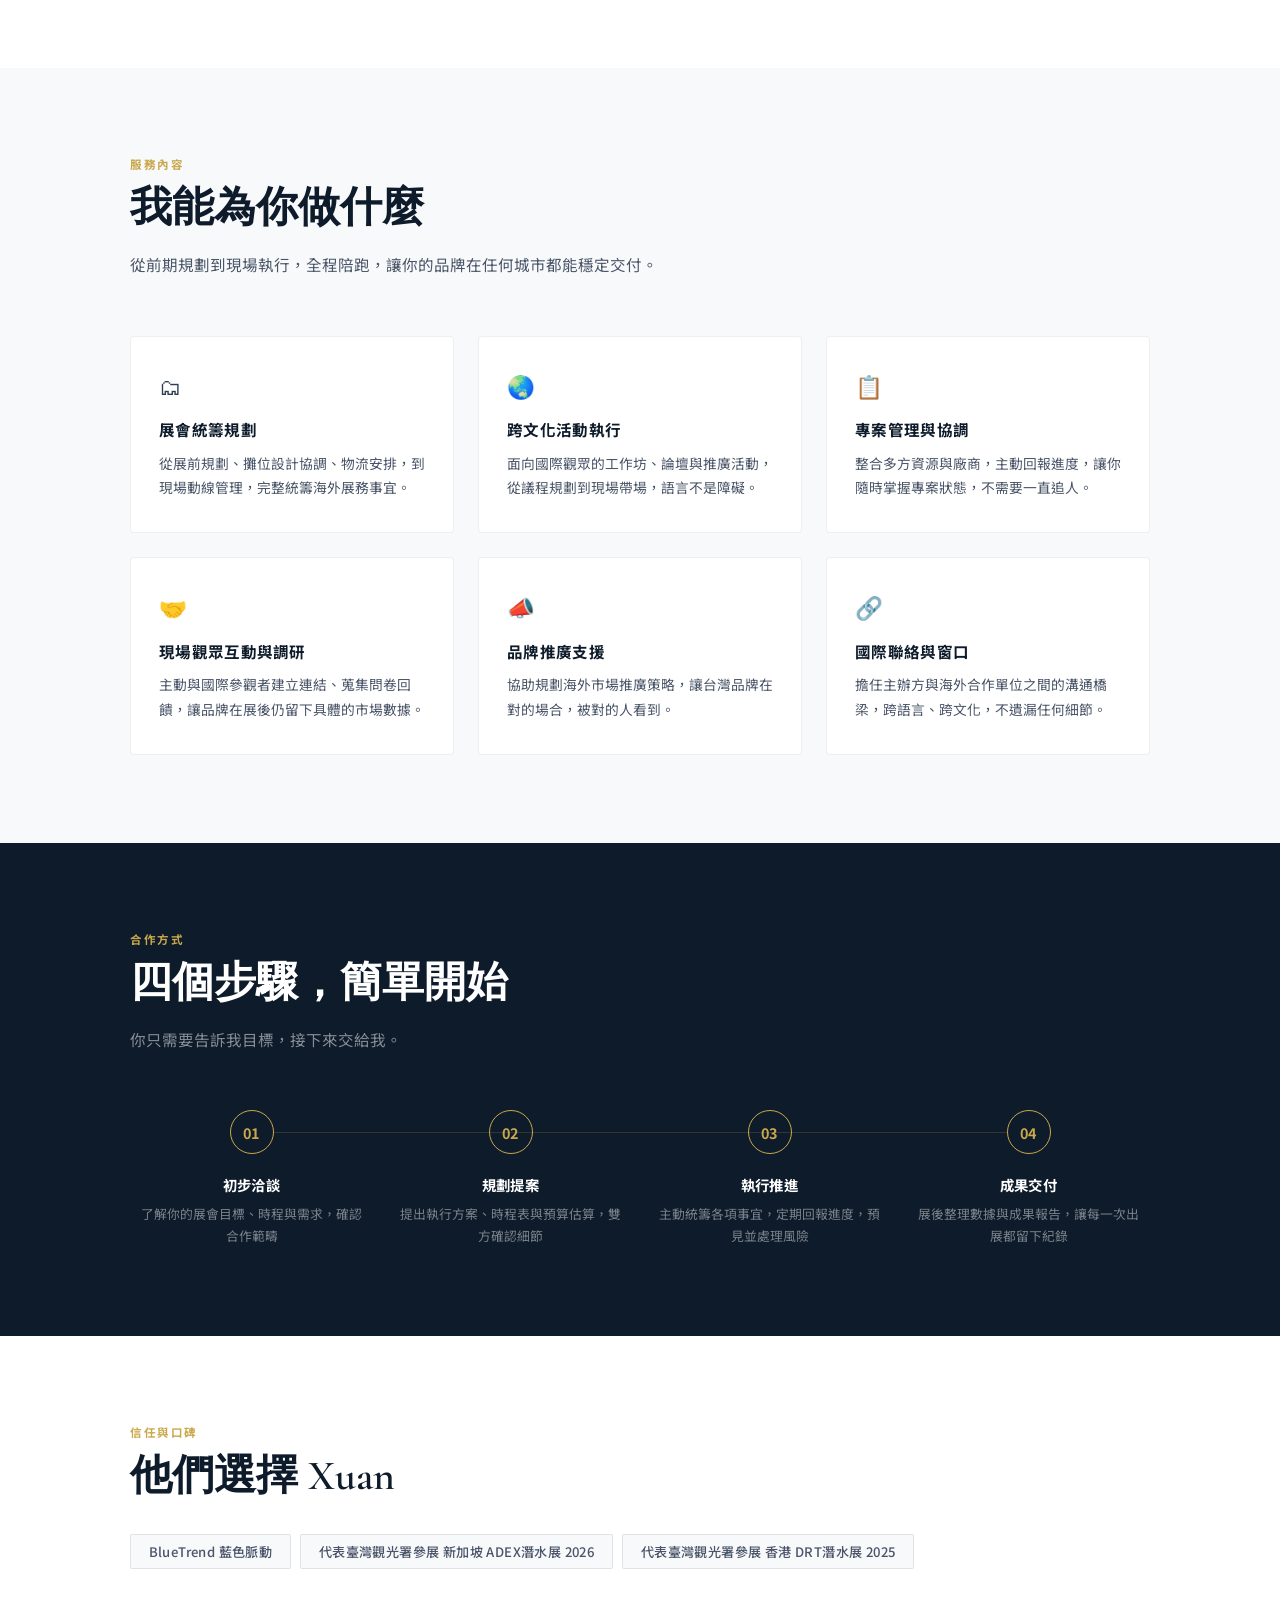
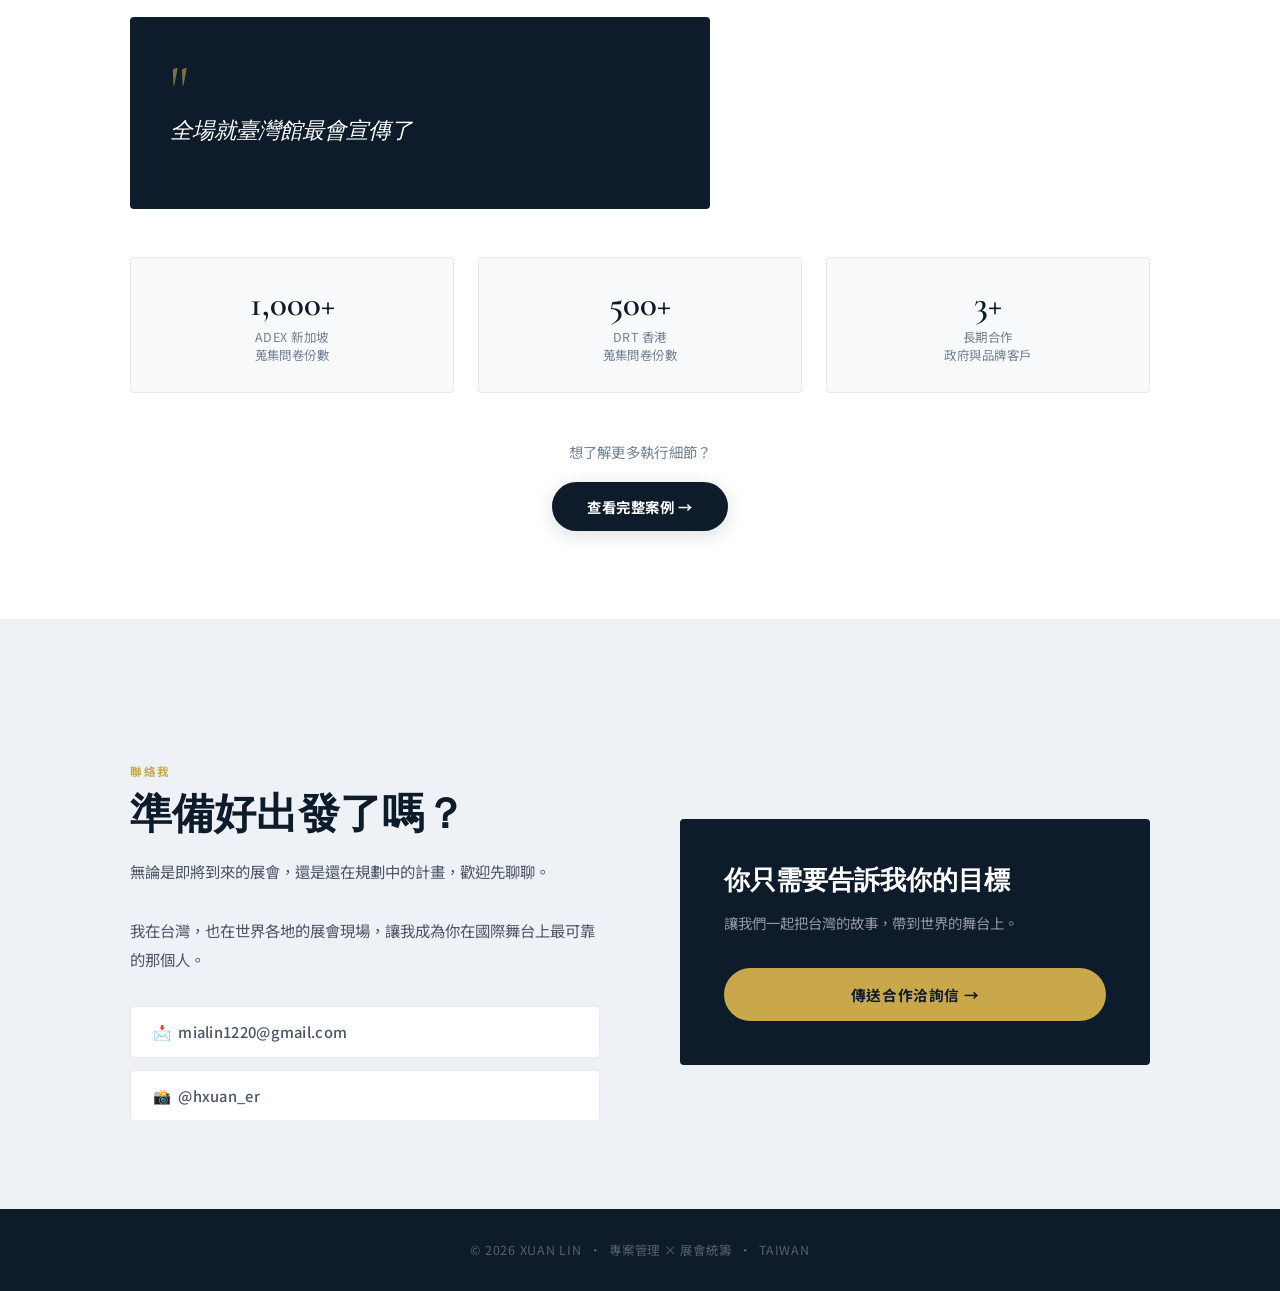
==== commit 5e0f8c19: "Index wordings Changes" ====
--- a/index.html
+++ b/index.html
@@ -326,14 +326,13 @@
       <div class="reveal">
         <div class="section-label">關於我</div>
         <h2 class="section-title">跨文化專案執行者</h2>
-        <p>我是 Xuan，一位自由接案的專案經理與展會統籌。過去兩年，我協助台灣的政府機構、NGO 與品牌方，在國際場合精準落地、真實亮相。</p>
+        <p>我是 Xuan，一位自由接案的專案經理與展會統籌，我協助台灣的政府機構、品牌方，在國際場合精準落地、真實亮相。</p>
         <p>我的工作橫跨設計、展會規劃與跨文化活動執行——不只是把事情做完，而是從零開始，讓一個想法在不同語言、不同城市裡真實發生。</p>
-        <div class="about-highlight">專案管理 × 展會統籌，協助台灣在國際場合精準落地</div>
+        <div class="about-highlight">專案管理 & 展會統籌，協助台灣在國際場合精準落地</div>
         <div class="about-tags">
           <span class="tag">🇸🇬 新加坡 ADEX 2026</span>
           <span class="tag">🇭🇰 香港 DRT 2025</span>
           <span class="tag">台灣觀光署</span>
-          <span class="tag">台灣國合會</span>
         </div>
       </div>
     </div>
@@ -424,16 +423,13 @@
       <h2 class="section-title">他們選擇 Xuan</h2>
     </div>
     <div class="clients-row reveal">
-      <span class="client-chip">🏛 台灣觀光署</span>
-      <span class="client-chip">🌱 台灣國際合作發展基金會</span>
-      <span class="client-chip">🤿 BlueTrend 藍色脈動</span>
-      <span class="client-chip">🇸🇬 ADEX 新加坡 2026</span>
-      <span class="client-chip">🇭🇰 DRT 香港 2025</span>
+      <span class="client-chip"> BlueTrend 藍色脈動</span>
+      <span class="client-chip">代表臺灣觀光署參展 新加坡 ADEX潛水展  2026</span>
+      <span class="client-chip">代表臺灣觀光署參展 香港 DRT潛水展  2025</span>
     </div>
     <div class="testimonial-card reveal">
       <span class="quote-mark">"</span>
       <div class="testimonial-text">全場就臺灣館最會宣傳了</div>
-      <div class="testimonial-source">— 展會現場觀察者，DRT 香港 2025</div>
     </div>
     <div class="trust-nums reveal">
       <div class="trust-num-card">
@@ -463,15 +459,15 @@
       <div class="reveal">
         <div class="section-label">聯絡我</div>
         <h2 class="section-title">準備好出發了嗎？</h2>
-        <p class="contact-desc">無論是即將到來的展會，還是還在規劃中的計畫，歡迎先聊聊。<br><br>我在台灣，也在世界各地的展會現場。讓我成為你在國際舞台上最可靠的那個人。</p>
+        <p class="contact-desc">無論是即將到來的展會，還是還在規劃中的計畫，歡迎先聊聊。<br><br>我在台灣，也在世界各地的展會現場，讓我成為你在國際舞台上最可靠的那個人。</p>
         <div class="contact-links">
           <a href="mailto:mialin1220@gmail.com" class="contact-link">📩 &nbsp;mialin1220@gmail.com</a>
           <a href="https://instagram.com/hxuan_er" target="_blank" class="contact-link">📸 &nbsp;@hxuan_er</a>
         </div>
       </div>
       <div class="contact-cta-box reveal">
-        <h3>你只需要告訴我目標</h3>
-        <p>其餘的我來。讓我們一起把台灣的故事，帶到世界的舞台上。</p>
+        <h3>你只需要告訴我你的目標</h3>
+        <p>讓我們一起把台灣的故事，帶到世界的舞台上。</p>
         <a href="mailto:mialin1220@gmail.com?subject=合作洽詢｜國際展務">傳送合作洽詢信 →</a>
       </div>
     </div>
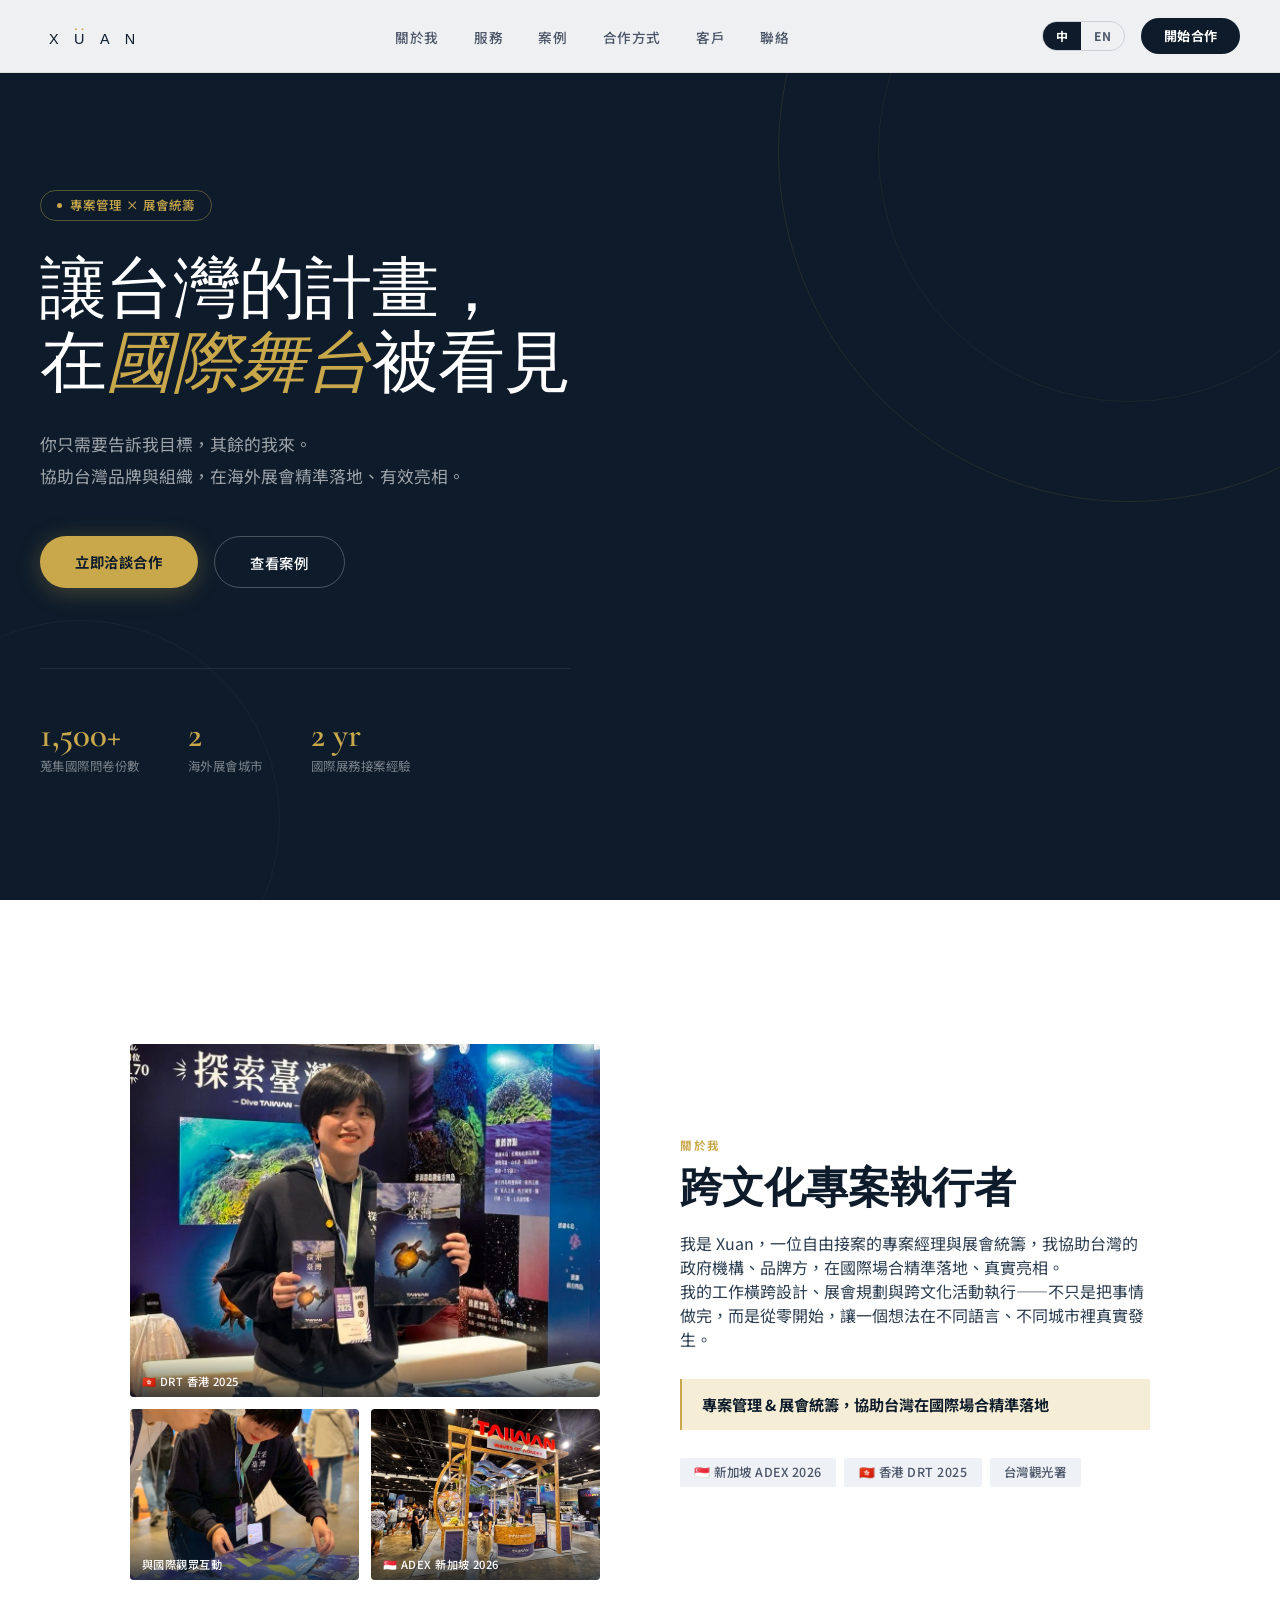
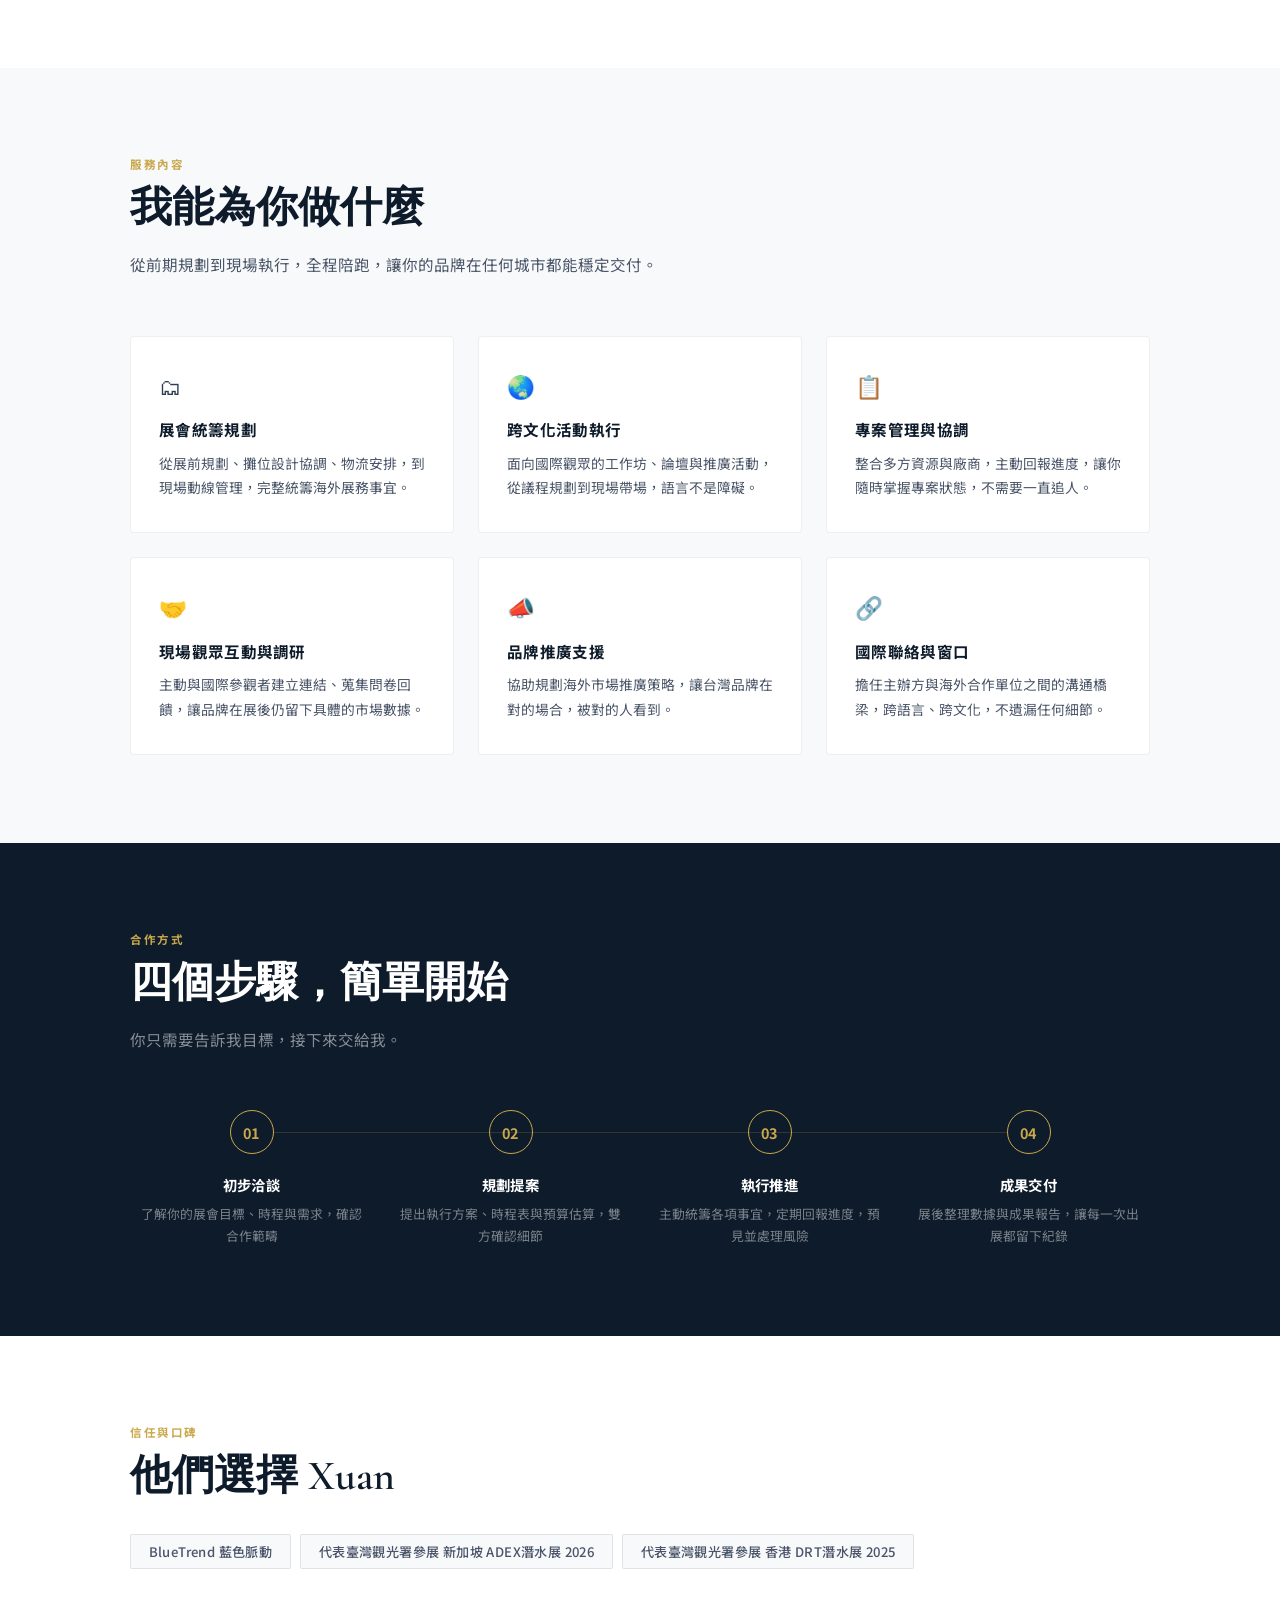
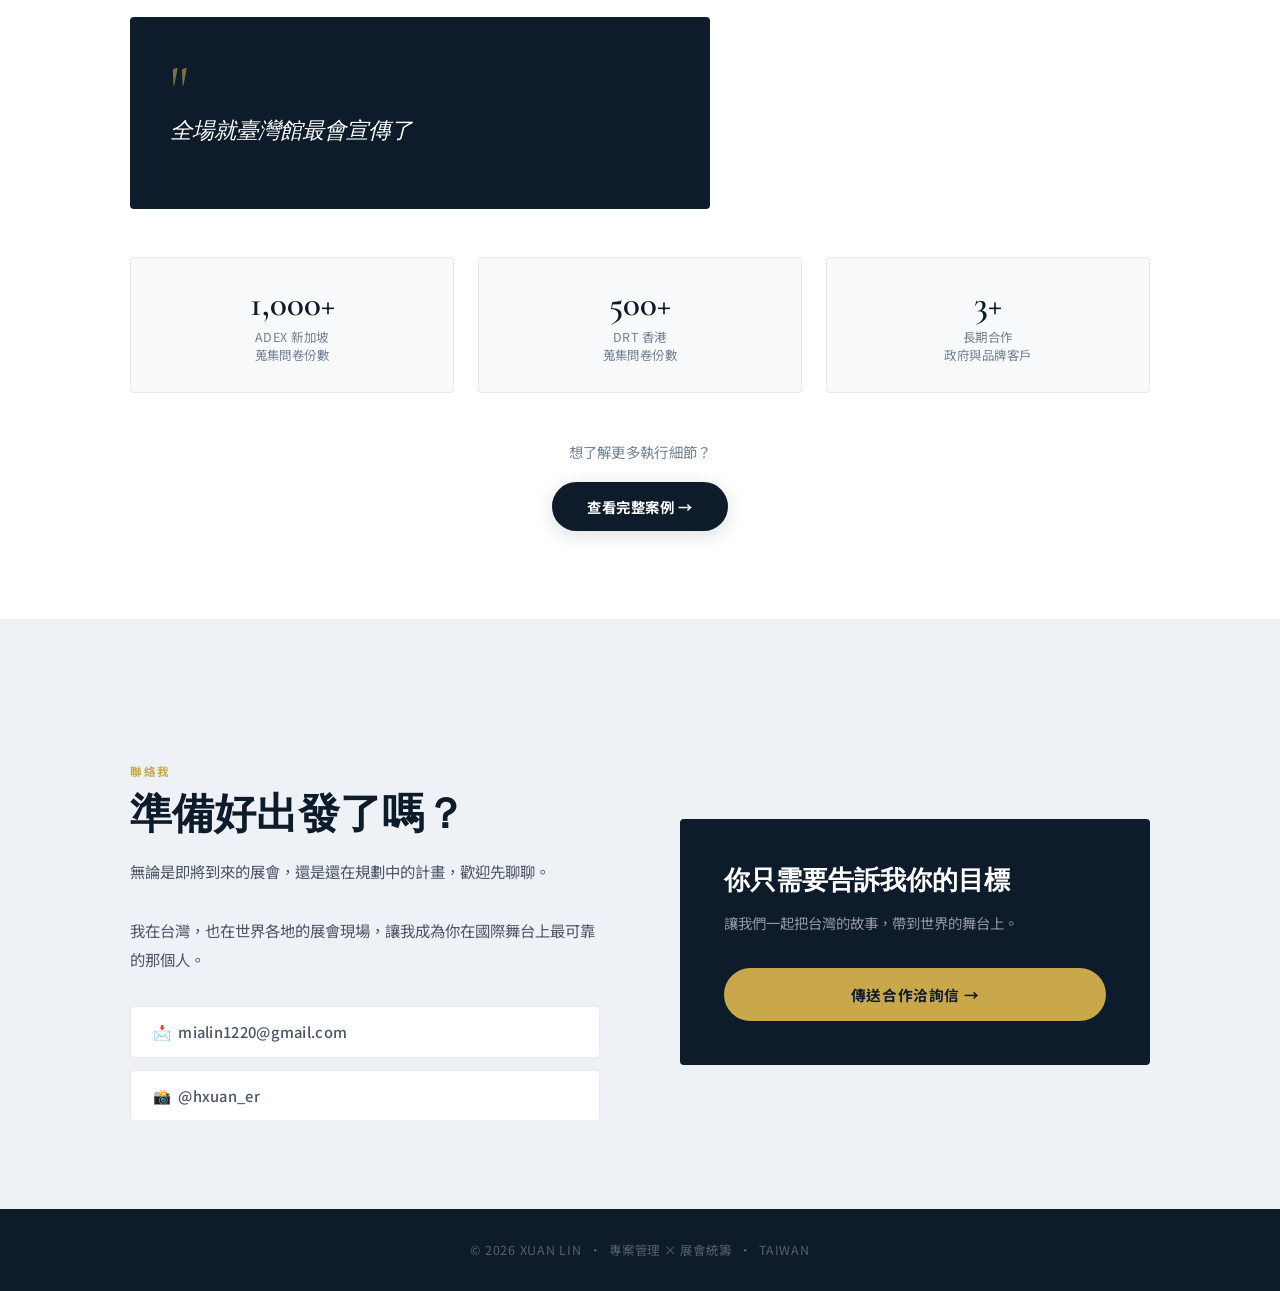
==== commit ba8b5ce7: "Refactor code structure for improved readability and maintainability" ====
--- a/index.html
+++ b/index.html
@@ -1,4 +1,4 @@
-<!DOCTYPE html>
+﻿<!DOCTYPE html>
 <html lang="zh-TW">
 <head>
 <meta charset="UTF-8">
@@ -244,7 +244,7 @@
 <body>
 
 <nav id="navbar">
-  <a href="#hero" class="nav-logo"><img src="[data-uri]" alt="Xuan Lin"/></a>
+  <a href="#hero" class="nav-logo"><img src="xuan-logo-v2.svg" alt="Xuan Lin"/></a>
   <ul class="nav-links">
     <li><a href="#about">關於我</a></li>
     <li><a href="#service">服務</a></li>
@@ -309,16 +309,16 @@
     <div class="about-grid">
       <div class="photo-stack reveal">
         <div class="photo-main">
-          <img src="[data-uri]